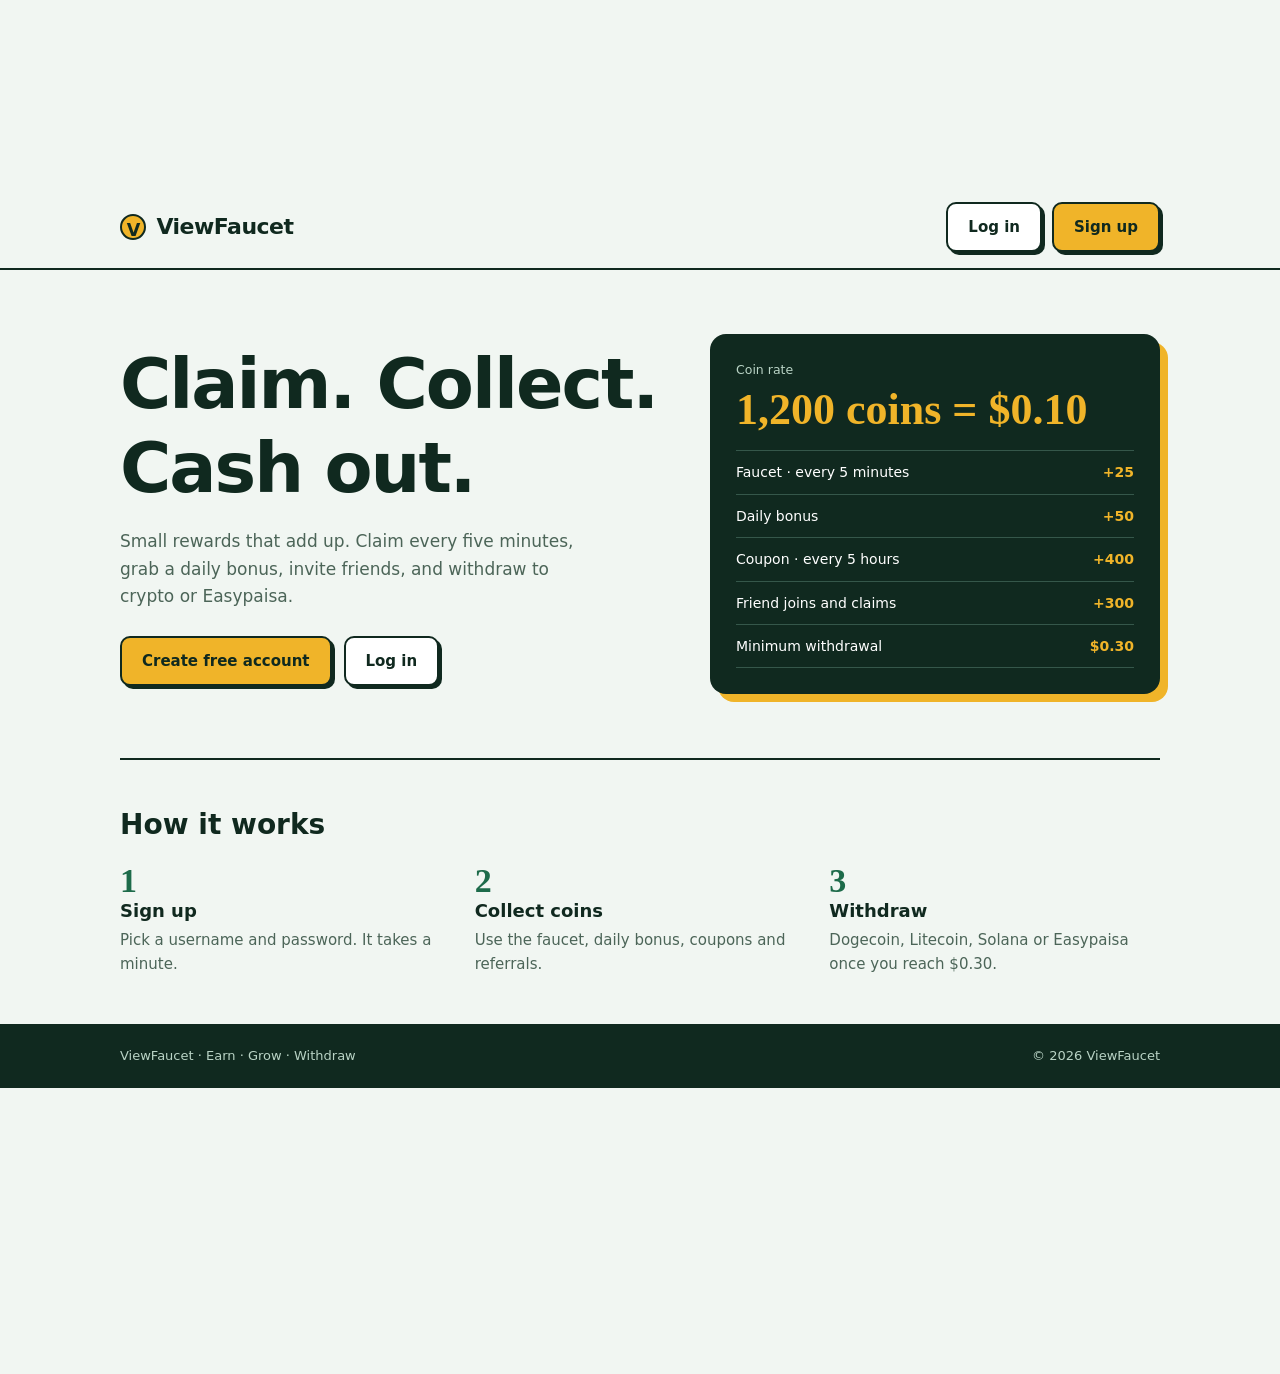
==== index.html @ 1519c751 "Add files via upload" ====
<!doctype html>
<html lang="en"><head><meta charset="utf-8"><meta name="viewport" content="width=device-width,initial-scale=1"><meta name="theme-color" content="#10291f"><title>Earn & Grow — ViewFaucet</title><link rel="stylesheet" href="style.css"><script defer src="app.js"></script></head>
<body data-page="index" data-access="guest">
<!-- BEGIN AADS AD UNIT 2458838 -->
<div class="aads-placement" style="width:100%;margin:12px auto;text-align:center;position:relative;z-index:10;overflow:hidden;">
<iframe data-aa="2458838" src="https://acceptable.a-ads.com/2458838/?size=Adaptive" title="Advertisement" loading="lazy" style="border:0;padding:0;width:70%;min-height:90px;height:auto;overflow:hidden;display:block;margin:auto"></iframe>
</div>
<!-- END AADS AD UNIT 2458838 -->
<div class="aads-slot" style="width:100%;margin:12px auto;position:relative;z-index:1;text-align:center;overflow:hidden;">



</div>
<header class="pub-head"><a class="logo" href="index.html"><span class="coin">V</span>ViewFaucet</a><nav><a class="btn alt" href="login.html">Log in</a><a class="btn" href="signup.html">Sign up</a></nav></header>
<div class="wrap"><section class="hero"><div><h1>Claim. Collect. Cash out.</h1><p>Small rewards that add up. Claim every five minutes, grab a daily bonus, invite friends, and withdraw to crypto or Easypaisa.</p><div class="row"><a class="btn" href="signup.html">Create free account</a><a class="btn alt" href="login.html">Log in</a></div></div>
<div class="rate"><small>Coin rate</small><big>1,200 coins = $0.10</big><ul><li>Faucet · every 5 minutes<b>+25</b></li><li>Daily bonus<b>+50</b></li><li>Coupon · every 5 hours<b>+400</b></li><li>Friend joins and claims<b>+300</b></li><li>Minimum withdrawal<b>$0.30</b></li></ul></div></section>
<section class="sect"><h2>How it works</h2><div class="cols"><div><div class="n">1</div><h3>Sign up</h3><p>Pick a username and password. It takes a minute.</p></div><div><div class="n">2</div><h3>Collect coins</h3><p>Use the faucet, daily bonus, coupons and referrals.</p></div><div><div class="n">3</div><h3>Withdraw</h3><p>Dogecoin, Litecoin, Solana or Easypaisa once you reach $0.30.</p></div></div></section></div>
<footer class="pub"><span>ViewFaucet · Earn · Grow · Withdraw</span><span>© <span id="year"></span> ViewFaucet</span></footer><div id="toast" class="toast"></div>
<div class="aads-slot" style="width:100%;margin:12px auto;position:relative;z-index:1;text-align:center;overflow:hidden;">



</div>
<!-- BEGIN AADS AD UNIT 2458844 -->
<div class="aads-placement" style="width:250px;max-width:100%;margin:12px auto;text-align:center;position:relative;z-index:10;height:250px;overflow:hidden;">
<iframe data-aa="2458844" src="https://ad.a-ads.com/2458844/?size=250x250" title="Advertisement" loading="lazy" style="border:0;padding:0;width:250px;max-width:100%;height:250px;overflow:hidden;display:block;margin:auto"></iframe>
</div>
<!-- END AADS AD UNIT 2458844 -->
</body></html>
---- style.css ----
:root{--ink:#10291f;--ink2:#1b3d2f;--paper:#f1f6f2;--card:#fff;--leaf:#1d6b4a;--leaf-d:#14513a;--gold:#f0b429;--gold-d:#7a5600;--gold-bg:#fff4d6;--line:#d3e1d8;--muted:#4c6558;--red:#b3261e;--red-bg:#fdebea;--ok-bg:#e1f4ea;--r:10px}
*{box-sizing:border-box}html{scroll-behavior:smooth}
body{margin:0;background:var(--paper);color:var(--ink);font:15px/1.6 "Trebuchet MS","Segoe UI",system-ui,sans-serif}
a{color:var(--leaf-d);font-weight:700}h1,h2,h3{line-height:1.2;margin:0}
button,input,select{font:inherit}.hidden{display:none!important}
.btn{display:inline-flex;align-items:center;justify-content:center;gap:8px;border:2px solid var(--ink);background:var(--gold);color:var(--ink);font-weight:800;padding:11px 20px;border-radius:var(--r);cursor:pointer;text-decoration:none;box-shadow:3px 3px 0 var(--ink);transition:transform .08s,box-shadow .08s}
.btn:hover{transform:translate(1px,1px);box-shadow:2px 2px 0 var(--ink)}.btn:active{transform:translate(3px,3px);box-shadow:0 0 0 var(--ink)}
.btn.alt{background:#fff}.btn:disabled{background:#d9e2dc;color:#5d7266;border-color:#9fb2a6;box-shadow:none;cursor:not-allowed;transform:none}
.btn.wide{width:100%}
:focus-visible{outline:3px solid var(--gold);outline-offset:2px}
.msg{min-height:22px;font-size:14px;margin:12px 0 0}.msg.ok{color:var(--leaf-d)}.msg.err{color:var(--red)}
.msg.err:not(:empty){background:var(--red-bg);padding:8px 12px;border-radius:8px}.msg.ok:not(:empty){background:var(--ok-bg);padding:8px 12px;border-radius:8px}
.toast{position:fixed;left:50%;bottom:92px;transform:translate(-50%,20px);opacity:0;pointer-events:none;background:var(--ink);color:#fff;padding:11px 16px;border-radius:8px;font-size:14px;z-index:50;transition:.2s;max-width:92%;text-align:center}
.toast.show{opacity:1;transform:translate(-50%,0)}
.coin{display:inline-grid;place-items:center;width:1.5em;height:1.5em;border-radius:50%;background:var(--gold);border:2px solid var(--ink);font-size:.8em;font-weight:900;vertical-align:middle}

/* public pages */
.pub-head{display:flex;justify-content:space-between;align-items:center;padding:16px max(20px,calc((100% - 1040px)/2));border-bottom:2px solid var(--ink);background:var(--paper)}
.logo{display:flex;align-items:center;gap:10px;font-size:22px;font-weight:900;color:var(--ink);text-decoration:none;letter-spacing:-.5px}
.pub-head nav{display:flex;gap:10px}
.wrap{width:min(1040px,calc(100% - 40px));margin:auto}
.hero{display:grid;grid-template-columns:1.1fr .9fr;gap:40px;align-items:center;padding:64px 0}
.hero h1{font-size:clamp(40px,7vw,70px);letter-spacing:-2px}
.hero p{max-width:460px;color:var(--muted);font-size:17px;margin:18px 0 26px}.hero .row{display:flex;gap:12px;flex-wrap:wrap}
.rate{background:var(--ink);color:#fff;border-radius:16px;padding:26px;box-shadow:8px 8px 0 var(--gold)}
.rate small{color:#b9d3c5;display:block}.rate big{display:block;font:900 clamp(30px,5vw,44px)/1.1 Georgia,serif;color:var(--gold);margin:6px 0 16px}
.rate ul{list-style:none;margin:0;padding:0;border-top:1px solid #35574a}.rate li{display:flex;justify-content:space-between;padding:10px 0;border-bottom:1px solid #35574a;font-size:14px}.rate li b{color:var(--gold)}
.sect{padding:48px 0;border-top:2px solid var(--ink)}.sect h2{font-size:28px;margin-bottom:20px}
.cols{display:grid;grid-template-columns:repeat(3,1fr);gap:24px}.cols h3{font-size:18px}.cols p{color:var(--muted);margin:6px 0 0}
.cols .n{font:900 34px Georgia,serif;color:var(--leaf)}
footer.pub{background:var(--ink);color:#b9d3c5;padding:22px max(20px,calc((100% - 1040px)/2));font-size:13px;display:flex;justify-content:space-between;gap:12px;flex-wrap:wrap}

/* auth pages */
.auth{min-height:calc(100vh - 70px);display:grid;place-items:center;padding:28px 16px}
.auth-box{width:min(420px,100%);background:#fff;border:2px solid var(--ink);border-radius:16px;padding:28px;box-shadow:6px 6px 0 var(--ink)}
.auth-box h1{font-size:26px}.auth-box .sub{color:var(--muted);margin:6px 0 18px}
label{display:block;font-weight:700;font-size:14px;margin:14px 0 6px}
input,select{width:100%;padding:12px;border:2px solid #9db5a8;border-radius:8px;background:#fff;color:var(--ink)}input:focus,select:focus{border-color:var(--leaf)}
.auth-box .btn{margin-top:20px}.auth-links{display:flex;justify-content:space-between;margin-top:16px;font-size:14px}

/* app shell */
.app{display:grid;grid-template-columns:230px 1fr;min-height:100vh}
.side{background:var(--ink);color:#d7e8de;padding:22px 16px;display:flex;flex-direction:column;gap:6px;position:sticky;top:0;height:100vh}
.side .logo{color:#fff;margin:0 8px 22px}.side a.nav{display:block;padding:11px 12px;border-radius:8px;color:#d7e8de;text-decoration:none;font-weight:700}
.side a.nav:hover{background:var(--ink2)}.side a.nav.on{background:var(--gold);color:var(--ink)}
.side button.out{margin-top:auto;background:none;border:2px solid #4b6d5e;color:#d7e8de;padding:10px;border-radius:8px;cursor:pointer;font-weight:700}
.main{padding:28px max(18px,4vw) 60px;max-width:860px;width:100%}
.wallet{display:flex;justify-content:space-between;align-items:flex-end;gap:16px;flex-wrap:wrap;border-bottom:2px solid var(--ink);padding-bottom:18px;margin-bottom:26px}
.wallet small{color:var(--muted);font-weight:700;display:block}
.wallet .amt{font:900 clamp(38px,8vw,60px)/1 Georgia,serif;letter-spacing:-1px}.wallet .usd{color:var(--leaf-d);font-weight:800}
.page-title{font-size:26px;margin-bottom:6px}.lead{color:var(--muted);margin:0 0 22px}
.panel{background:#fff;border:2px solid var(--ink);border-radius:14px;padding:22px;margin-bottom:20px}
.ledger{border:2px solid var(--ink);border-radius:14px;background:#fff;overflow:hidden}
.ledger a{display:grid;grid-template-columns:1fr auto;gap:2px 12px;padding:15px 18px;border-bottom:1px solid var(--line);text-decoration:none;color:var(--ink);font-weight:400}
.ledger a:last-child{border:0}.ledger a:hover{background:var(--gold-bg)}.ledger b{font-size:16px}.ledger span{color:var(--muted);font-size:13px}
.ledger .st{grid-row:1/3;grid-column:2;align-self:center;font-weight:800;font-size:13px;padding:4px 11px;border-radius:99px;background:var(--ok-bg);color:var(--leaf-d)}
.ledger .st.wait{background:var(--gold-bg);color:var(--gold-d)}
.facts{display:grid;grid-template-columns:repeat(3,1fr);gap:14px;margin-top:20px}.facts div{border-left:4px solid var(--gold);padding-left:12px}.facts small{color:var(--muted);display:block}.facts b{font-size:15px}
.ring{position:relative;width:210px;height:210px;margin:6px auto 18px}.ring svg{transform:rotate(-90deg);width:100%;height:100%}
.ring circle{fill:none;stroke-width:9}.ring .bg{stroke:var(--line)}.ring .fg{stroke:var(--leaf);stroke-linecap:round;stroke-dasharray:326.7;stroke-dashoffset:326.7;transition:stroke-dashoffset 1s linear}
.ring.ready .fg{stroke:var(--gold);stroke-dashoffset:0}.ring-text{position:absolute;inset:0;display:grid;place-content:center;text-align:center}
.ring-text b{font:900 28px Georgia,serif}.ring-text small{color:var(--muted)}
.center{text-align:center}.note{background:var(--gold-bg);border-left:4px solid var(--gold);padding:12px 14px;border-radius:6px;font-size:14px;margin-bottom:18px}
.copy-row{display:flex;gap:10px}.copy-row input{flex:1;min-width:0}.copy-row .btn{margin:0;white-space:nowrap}
.hist{list-style:none;margin:12px 0 0;padding:0}.hist li{display:flex;justify-content:space-between;gap:12px;padding:12px 0;border-bottom:1px solid var(--line);font-size:14px}
.hist small{display:block;color:var(--muted);word-break:break-all}.tag{display:inline-block;padding:1px 9px;border-radius:99px;font-size:12px;font-weight:800;background:var(--gold-bg);color:var(--gold-d)}
.tag.paid{background:var(--ok-bg);color:var(--leaf-d)}.tag.rejected{background:var(--red-bg);color:var(--red)}
.empty{color:var(--muted)}

@media(max-width:760px){
 .hero,.cols{grid-template-columns:1fr}.hero{padding:40px 0}.facts{grid-template-columns:1fr}
 .app{grid-template-columns:1fr}
 .side{position:fixed;inset:auto 0 0 0;height:auto;flex-direction:row;padding:6px 6px calc(6px + env(safe-area-inset-bottom));z-index:30;gap:6px;justify-content:space-between}
 .side .logo,.side button.out{display:none}.side a.nav{flex:1;text-align:center;padding:9px 2px;font-size:11px}
 .main{padding-bottom:100px}.copy-row{flex-direction:column}.pub-head nav .btn{padding:8px 12px;box-shadow:2px 2px 0 var(--ink)}
}
@media(prefers-reduced-motion:reduce){*{transition:none!important;scroll-behavior:auto!important}}

/* profile chip, top bar */
.top{display:flex;justify-content:space-between;align-items:center;gap:10px;margin-bottom:20px}
.chip{display:inline-flex;align-items:center;gap:10px;text-decoration:none;color:var(--ink);font-weight:800;background:#fff;border:2px solid var(--ink);border-radius:99px;padding:4px 16px 4px 4px;max-width:60%}
.chip i{font-style:normal;display:grid;place-items:center;width:32px;height:32px;border-radius:50%;background:var(--gold);border:2px solid var(--ink);flex:none}
.chip span{overflow:hidden;text-overflow:ellipsis;white-space:nowrap}
.btn.sm{padding:7px 14px;font-size:14px;box-shadow:2px 2px 0 var(--ink)}
.rows{margin:0}.rows div{display:flex;justify-content:space-between;gap:14px;padding:11px 0;border-bottom:1px solid var(--line)}.rows div:last-child{border:0}
.rows dt{color:var(--muted)}.rows dd{margin:0;font-weight:800;text-align:right;word-break:break-all}
@media(max-width:760px){.side a.desk{display:none}}

/* spacing under inputs, mobile bar */
form .btn.wide{margin-top:22px}
.more,.sheet{display:none}
@media(max-width:760px){
 .side a.nav:not(.on){display:none}
 .side a.nav.on,.side a.desk.on{display:block;flex:1;font-size:15px;padding:12px;text-align:center}
 .more{display:block;flex:none;width:64px;background:var(--ink2);color:#fff;border:0;border-radius:8px;font-size:18px;font-weight:900;cursor:pointer;letter-spacing:1px}
 .sheet{display:block}.sheet.hidden{display:none!important}
 .scrim{position:fixed;inset:0;background:#0a1c1380;z-index:25}
 .sheet-box{position:fixed;left:0;right:0;bottom:calc(64px + env(safe-area-inset-bottom));z-index:26;background:var(--ink);border-radius:16px 16px 0 0;padding:10px 14px 14px;display:grid;gap:4px;animation:up .18s ease-out}
 .sheet-box a{color:#e6f2ea;text-decoration:none;font-weight:700;padding:13px 12px;border-radius:8px}.sheet-box a:active{background:var(--ink2)}
 .sheet-out{margin-top:6px;padding:12px;border-radius:8px;border:2px solid #4b6d5e;background:none;color:#e6f2ea;font-weight:700;cursor:pointer}
 .toast{bottom:84px}
}
@keyframes up{from{transform:translateY(14px);opacity:0}to{transform:none;opacity:1}}
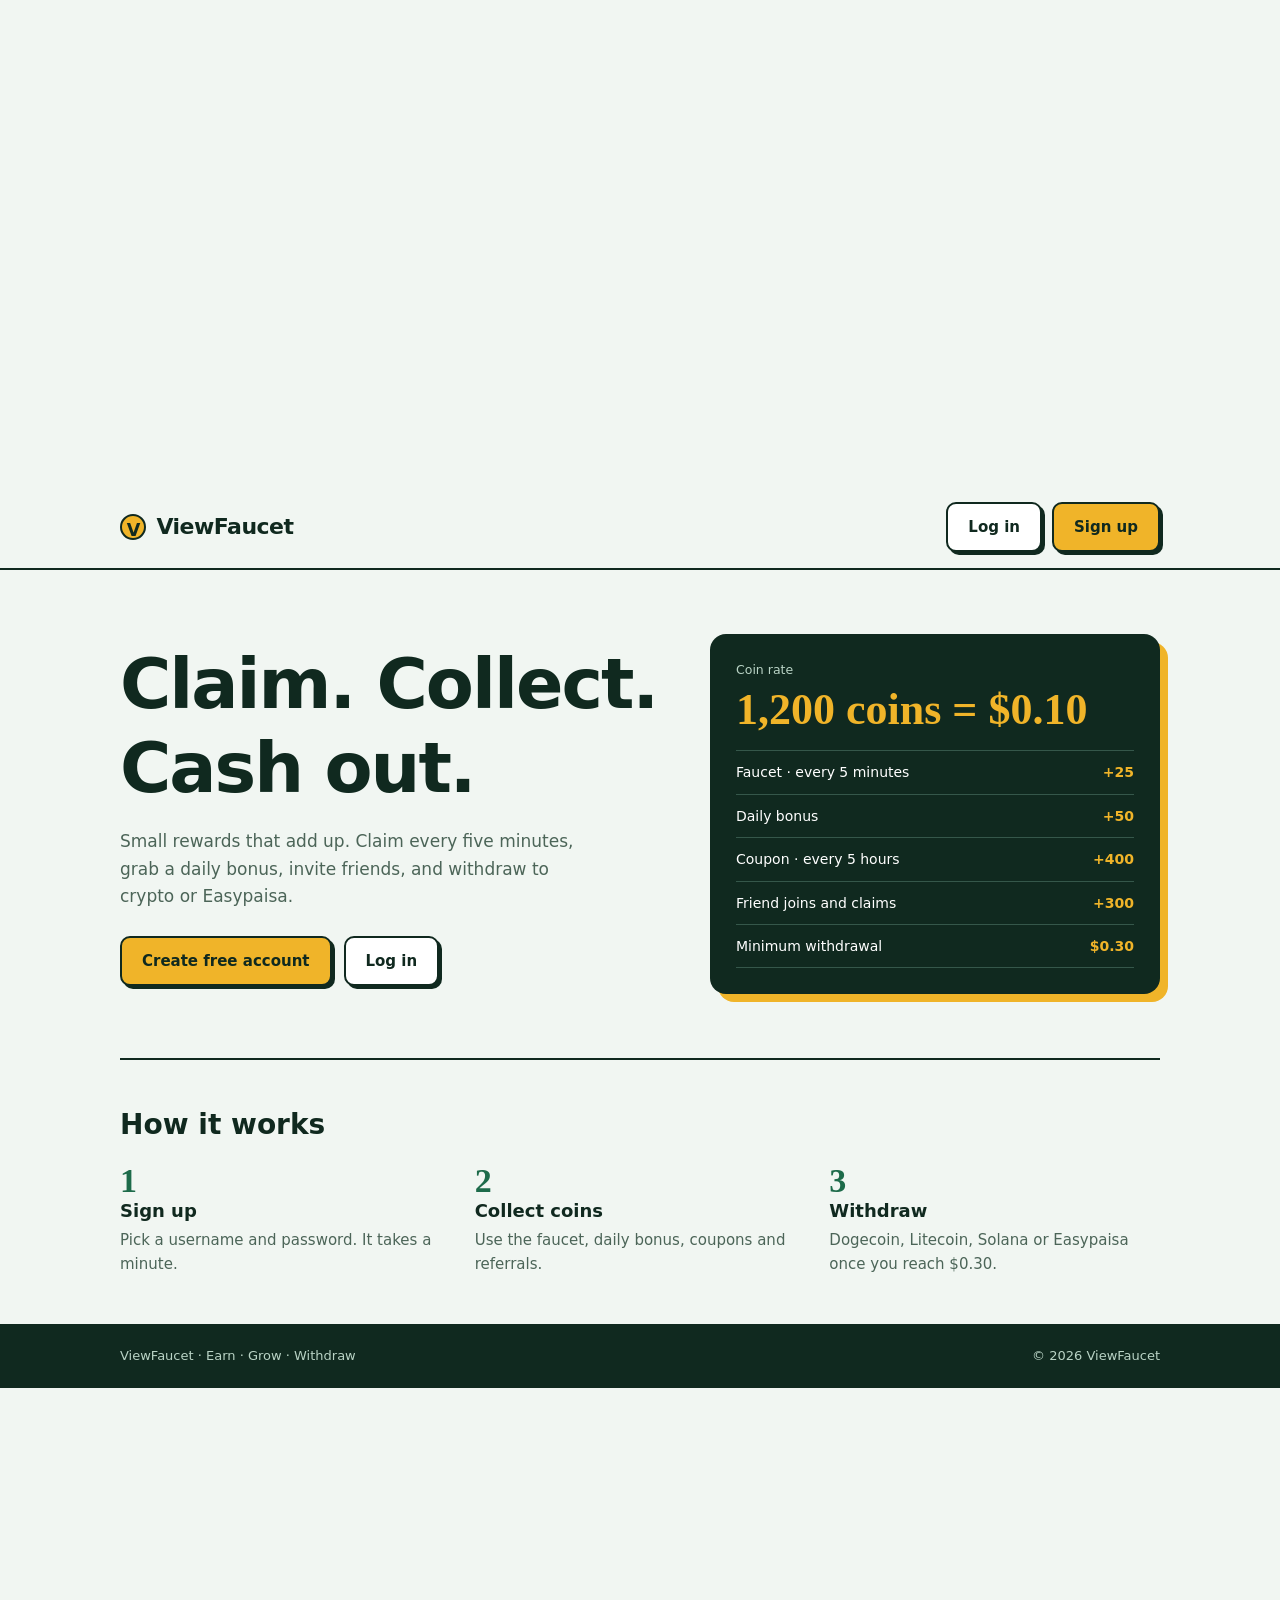
==== commit f59ac46a: "Add files via upload" ====
--- a/index.html
+++ b/index.html
@@ -1,6 +1,16 @@
 <!doctype html>
 <html lang="en"><head><meta charset="utf-8"><meta name="viewport" content="width=device-width,initial-scale=1"><meta name="theme-color" content="#10291f"><title>Earn & Grow — ViewFaucet</title><link rel="stylesheet" href="style.css"><script defer src="app.js"></script></head>
 <body data-page="index" data-access="guest">
+
+  <!-- BEGIN AADS AD UNIT 2458872 -->
+
+<div id="frame" style="width: 100%;margin: auto;position: relative; z-index: 99998;">
+          <iframe data-aa='2458872' src='//acceptable.a-ads.com/2458872/?size=Adaptive'
+                            style='border:0; padding:0; width:70%; height:auto; overflow:hidden;display: block;margin: auto'></iframe>
+        </div>
+
+<!-- END AADS AD UNIT 2458872 -->
+  
 <!-- BEGIN AADS AD UNIT 2458838 -->
 <div class="aads-placement" style="width:100%;margin:12px auto;text-align:center;position:relative;z-index:10;overflow:hidden;">
 <iframe data-aa="2458838" src="https://acceptable.a-ads.com/2458838/?size=Adaptive" title="Advertisement" loading="lazy" style="border:0;padding:0;width:70%;min-height:90px;height:auto;overflow:hidden;display:block;margin:auto"></iframe>
@@ -10,6 +20,15 @@
 
 
 
+  <!-- BEGIN AADS AD UNIT 2458874 -->
+
+<div id="frame" style="width: 100%;margin: auto;position: relative; z-index: 99998;">
+          <iframe data-aa='2458874' src='//acceptable.a-ads.com/2458874/?size=Adaptive'
+                            style='border:0; padding:0; width:70%; height:auto; overflow:hidden;display: block;margin: auto'></iframe>
+        </div>
+
+<!-- END AADS AD UNIT 2458874 -->
+  
 </div>
 <header class="pub-head"><a class="logo" href="index.html"><span class="coin">V</span>ViewFaucet</a><nav><a class="btn alt" href="login.html">Log in</a><a class="btn" href="signup.html">Sign up</a></nav></header>
 <div class="wrap"><section class="hero"><div><h1>Claim. Collect. Cash out.</h1><p>Small rewards that add up. Claim every five minutes, grab a daily bonus, invite friends, and withdraw to crypto or Easypaisa.</p><div class="row"><a class="btn" href="signup.html">Create free account</a><a class="btn alt" href="login.html">Log in</a></div></div>
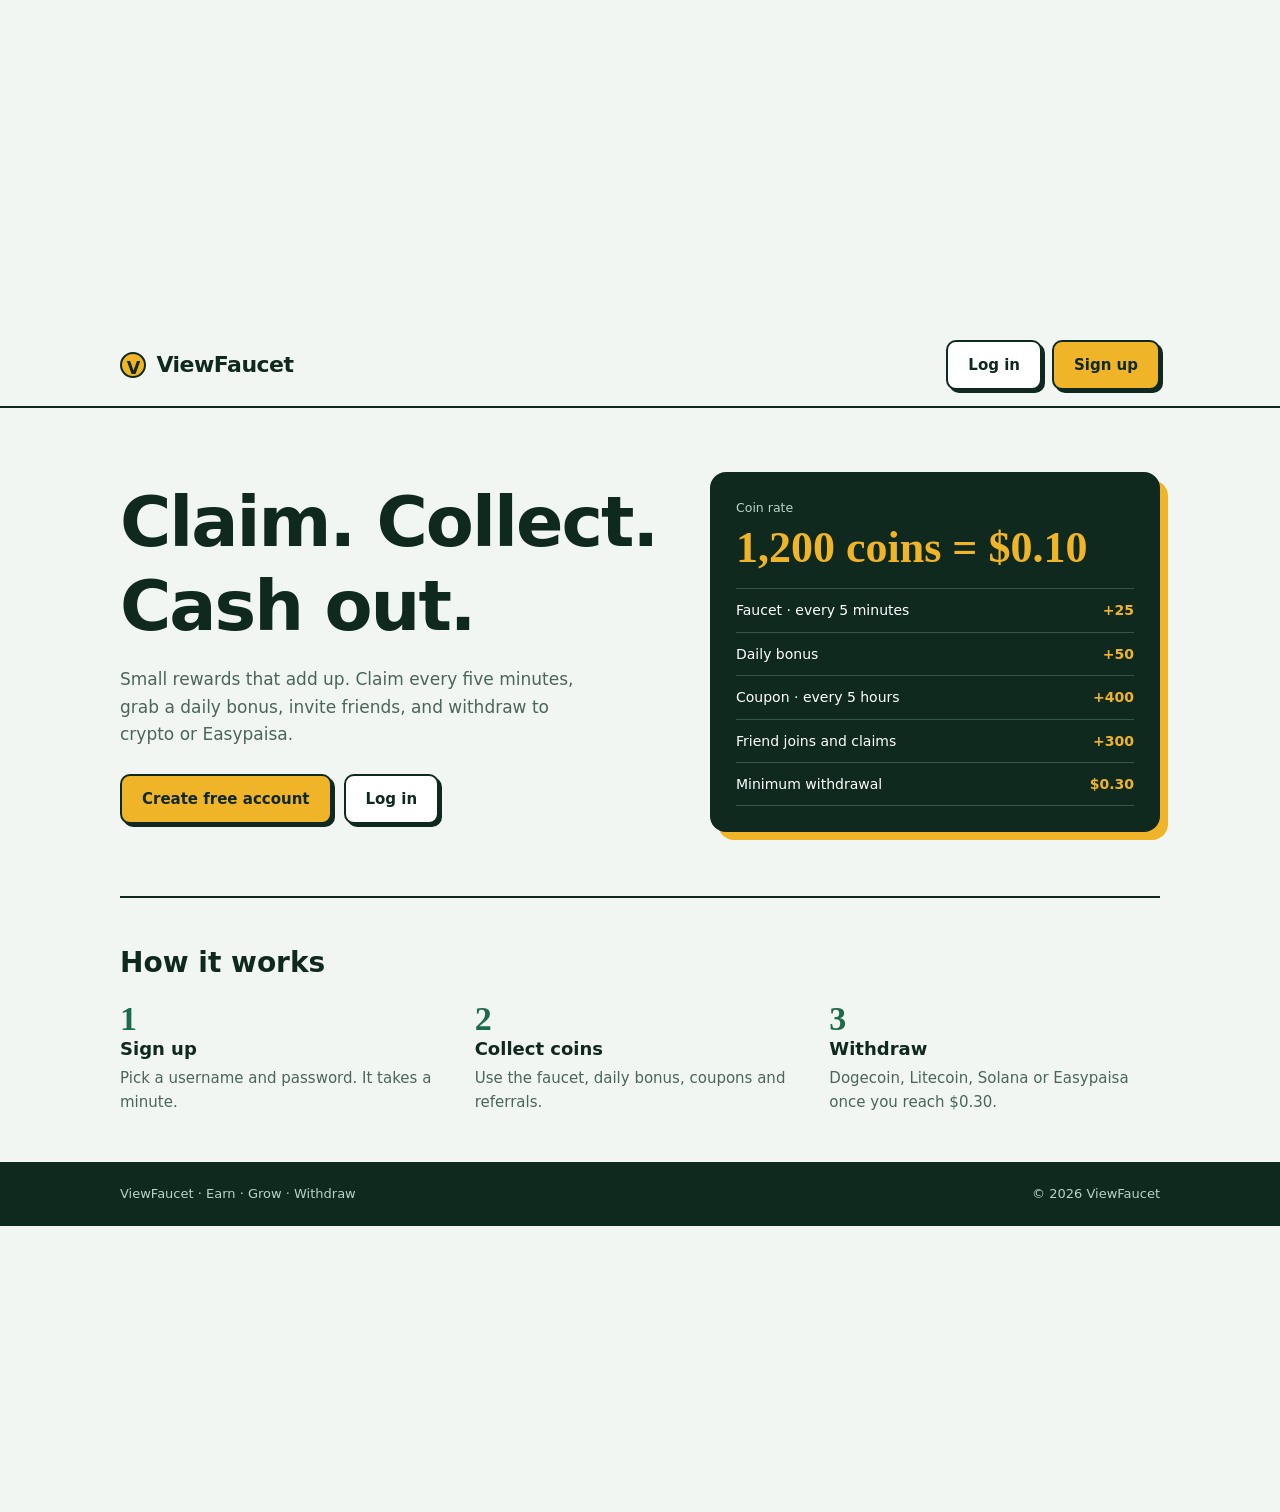
==== commit c7e790f2: "Remove AADS ad unit 2458838 Removed AADS ad unit 2458838 from the HTML." ====
--- a/index.html
+++ b/index.html
@@ -10,12 +10,7 @@
         </div>
 
 <!-- END AADS AD UNIT 2458872 -->
-  
-<!-- BEGIN AADS AD UNIT 2458838 -->
-<div class="aads-placement" style="width:100%;margin:12px auto;text-align:center;position:relative;z-index:10;overflow:hidden;">
-<iframe data-aa="2458838" src="https://acceptable.a-ads.com/2458838/?size=Adaptive" title="Advertisement" loading="lazy" style="border:0;padding:0;width:70%;min-height:90px;height:auto;overflow:hidden;display:block;margin:auto"></iframe>
-</div>
-<!-- END AADS AD UNIT 2458838 -->
+
 <div class="aads-slot" style="width:100%;margin:12px auto;position:relative;z-index:1;text-align:center;overflow:hidden;">
 
 
@@ -45,4 +40,4 @@
 <iframe data-aa="2458844" src="https://ad.a-ads.com/2458844/?size=250x250" title="Advertisement" loading="lazy" style="border:0;padding:0;width:250px;max-width:100%;height:250px;overflow:hidden;display:block;margin:auto"></iframe>
 </div>
 <!-- END AADS AD UNIT 2458844 -->
-</body></html>+</body></html>
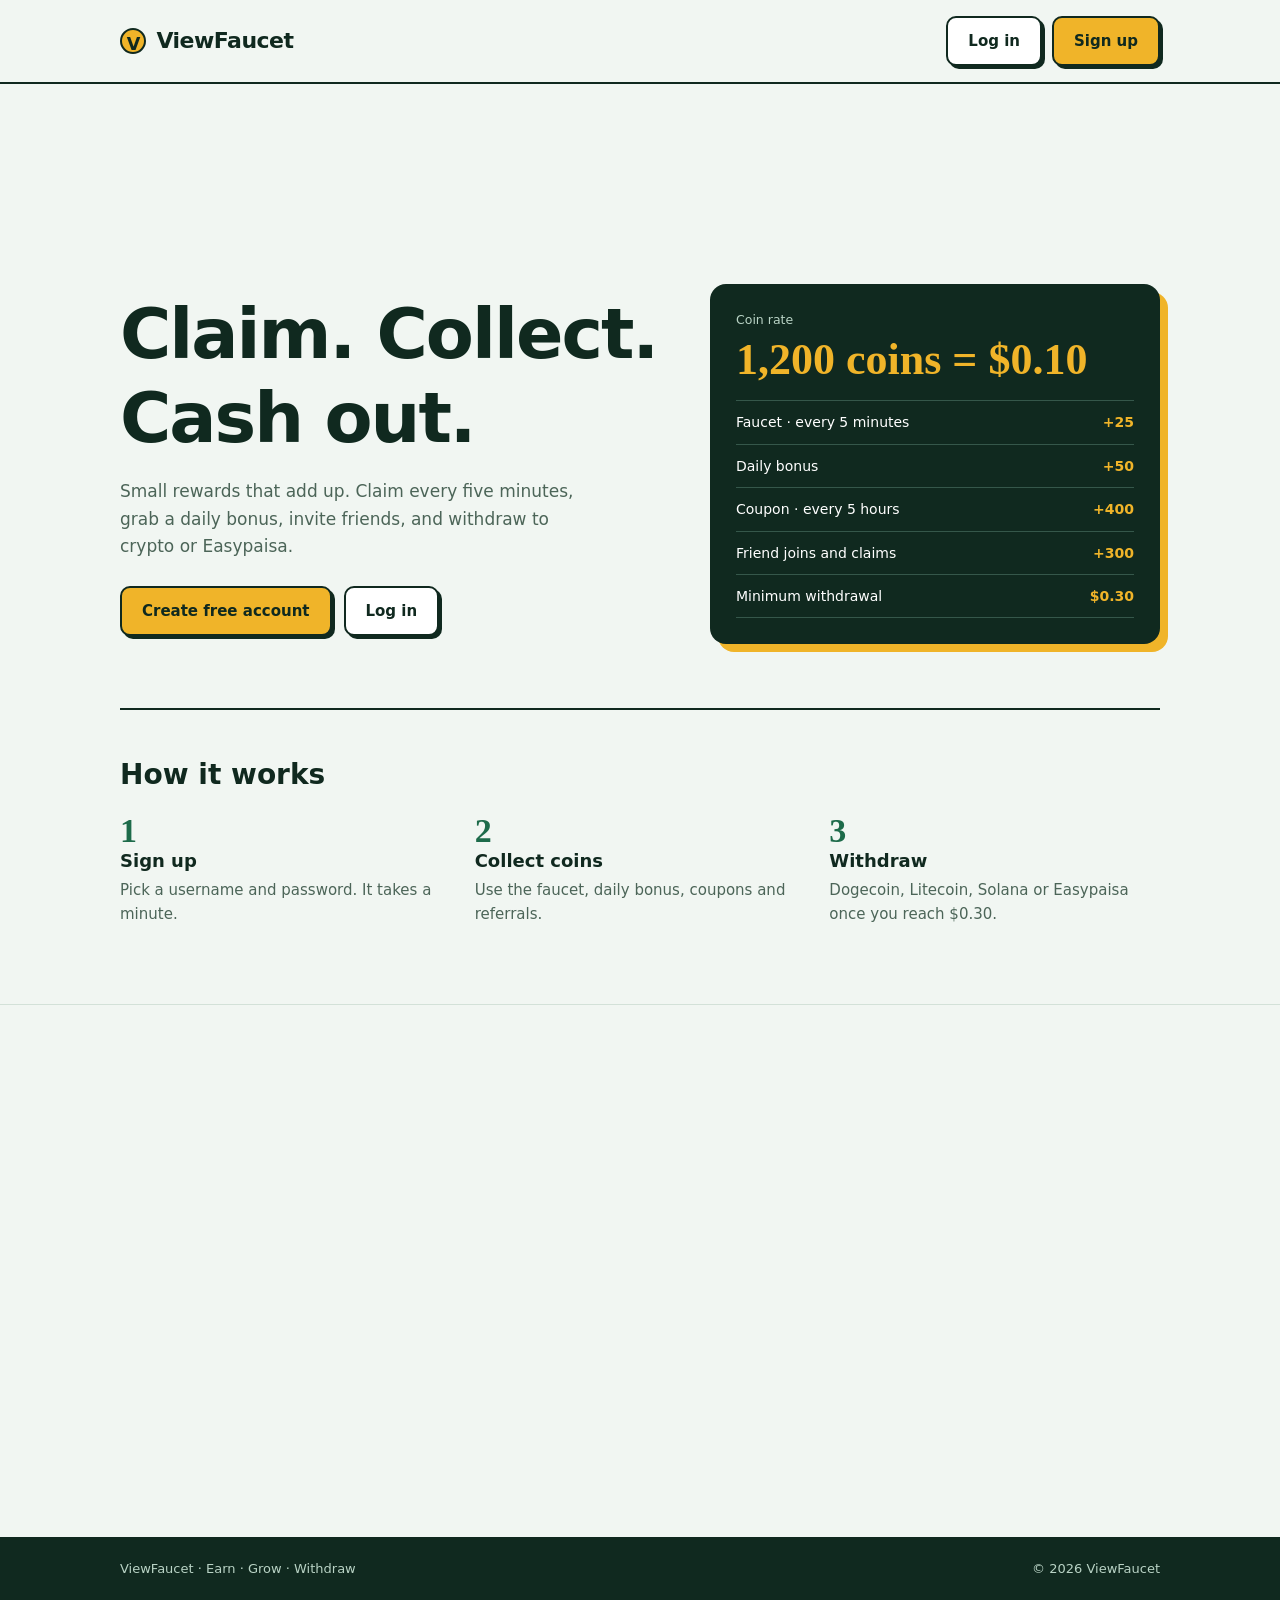
==== commit 0bf458fb: "Add files via upload" ====
--- a/index.html
+++ b/index.html
@@ -1,43 +1,7 @@
 <!doctype html>
 <html lang="en"><head><meta charset="utf-8"><meta name="viewport" content="width=device-width,initial-scale=1"><meta name="theme-color" content="#10291f"><title>Earn & Grow — ViewFaucet</title><link rel="stylesheet" href="style.css"><script defer src="app.js"></script></head>
-<body data-page="index" data-access="guest">
-
-  <!-- BEGIN AADS AD UNIT 2458872 -->
-
-<div id="frame" style="width: 100%;margin: auto;position: relative; z-index: 99998;">
-          <iframe data-aa='2458872' src='//acceptable.a-ads.com/2458872/?size=Adaptive'
-                            style='border:0; padding:0; width:70%; height:auto; overflow:hidden;display: block;margin: auto'></iframe>
-        </div>
-
-<!-- END AADS AD UNIT 2458872 -->
-
-<div class="aads-slot" style="width:100%;margin:12px auto;position:relative;z-index:1;text-align:center;overflow:hidden;">
-
-
-
-  <!-- BEGIN AADS AD UNIT 2458874 -->
-
-<div id="frame" style="width: 100%;margin: auto;position: relative; z-index: 99998;">
-          <iframe data-aa='2458874' src='//acceptable.a-ads.com/2458874/?size=Adaptive'
-                            style='border:0; padding:0; width:70%; height:auto; overflow:hidden;display: block;margin: auto'></iframe>
-        </div>
-
-<!-- END AADS AD UNIT 2458874 -->
-  
-</div>
-<header class="pub-head"><a class="logo" href="index.html"><span class="coin">V</span>ViewFaucet</a><nav><a class="btn alt" href="login.html">Log in</a><a class="btn" href="signup.html">Sign up</a></nav></header>
+<body data-page="index" data-access="guest"><header class="pub-head"><a class="logo" href="index.html"><span class="coin">V</span>ViewFaucet</a><nav><a class="btn alt" href="login.html">Log in</a><a class="btn" href="signup.html">Sign up</a></nav></header><section class="site-ad-top" aria-label="Advertisement"><div class="ad-slot" data-ad-rotation="true" aria-label="Advertisement"></div></section>
 <div class="wrap"><section class="hero"><div><h1>Claim. Collect. Cash out.</h1><p>Small rewards that add up. Claim every five minutes, grab a daily bonus, invite friends, and withdraw to crypto or Easypaisa.</p><div class="row"><a class="btn" href="signup.html">Create free account</a><a class="btn alt" href="login.html">Log in</a></div></div>
 <div class="rate"><small>Coin rate</small><big>1,200 coins = $0.10</big><ul><li>Faucet · every 5 minutes<b>+25</b></li><li>Daily bonus<b>+50</b></li><li>Coupon · every 5 hours<b>+400</b></li><li>Friend joins and claims<b>+300</b></li><li>Minimum withdrawal<b>$0.30</b></li></ul></div></section>
 <section class="sect"><h2>How it works</h2><div class="cols"><div><div class="n">1</div><h3>Sign up</h3><p>Pick a username and password. It takes a minute.</p></div><div><div class="n">2</div><h3>Collect coins</h3><p>Use the faucet, daily bonus, coupons and referrals.</p></div><div><div class="n">3</div><h3>Withdraw</h3><p>Dogecoin, Litecoin, Solana or Easypaisa once you reach $0.30.</p></div></div></section></div>
-<footer class="pub"><span>ViewFaucet · Earn · Grow · Withdraw</span><span>© <span id="year"></span> ViewFaucet</span></footer><div id="toast" class="toast"></div>
-<div class="aads-slot" style="width:100%;margin:12px auto;position:relative;z-index:1;text-align:center;overflow:hidden;">
-
-
-
-</div>
-<!-- BEGIN AADS AD UNIT 2458844 -->
-<div class="aads-placement" style="width:250px;max-width:100%;margin:12px auto;text-align:center;position:relative;z-index:10;height:250px;overflow:hidden;">
-<iframe data-aa="2458844" src="https://ad.a-ads.com/2458844/?size=250x250" title="Advertisement" loading="lazy" style="border:0;padding:0;width:250px;max-width:100%;height:250px;overflow:hidden;display:block;margin:auto"></iframe>
-</div>
-<!-- END AADS AD UNIT 2458844 -->
-</body></html>
+<section class="site-ad-bottom" aria-label="Sponsored advertisements"><div class="ad-slot" data-ad-rotation="true" aria-label="Advertisement"></div><div class="ad-slot" data-ad-rotation="true" aria-label="Advertisement"></div><div class="ad-slot" data-ad-rotation="true" aria-label="Advertisement"></div></section><footer class="pub"><span>ViewFaucet · Earn · Grow · Withdraw</span><span>© <span id="year"></span> ViewFaucet</span></footer><div id="toast" class="toast"></div></body></html>
--- a/style.css
+++ b/style.css
@@ -101,3 +101,19 @@
  .toast{bottom:84px}
 }
 @keyframes up{from{transform:translateY(14px);opacity:0}to{transform:none;opacity:1}}
+
+
+/* A-ADS placements: normal document flow, never overlay navigation or content */
+.site-ad-top, .site-ad-bottom { width:100%; box-sizing:border-box; clear:both; position:relative; z-index:1; text-align:center; }
+.site-ad-top { margin: 8px auto 22px; padding: 8px 0; }
+.site-ad-bottom { margin: 30px auto 0; padding: 18px 12px 24px; display:flex; flex-direction:column; align-items:center; justify-content:center; gap:18px; border-top:1px solid var(--line); }
+.ad-slot { display:flex; justify-content:center; align-items:center; width:100%; max-width:100%; min-height:0; overflow:hidden; box-sizing:border-box; }
+.ad-slot iframe { max-width:100%; }
+.site-footer { display:flex; flex-wrap:wrap; justify-content:space-between; gap:10px; background:var(--ink); color:#d7e8de; padding:18px max(18px,4vw); font-size:13px; box-sizing:border-box; width:100%; clear:both; }
+.app + .site-ad-bottom { margin-top:0; }
+@media(max-width:760px) { .site-ad-top { margin-top:8px; } .site-ad-bottom { padding-bottom:105px; } .site-ad-bottom iframe { max-width:100%; } }
+
+.site-ad-middle { width:100%; box-sizing:border-box; clear:both; position:relative; z-index:1; text-align:center; margin:26px auto; padding:12px 0; }
+.site-ad-middle .ad-slot { min-height:90px; }
+.site-ad-middle iframe { max-width:100%; }
+.site-ad-bottom .ad-slot { margin:4px auto; }
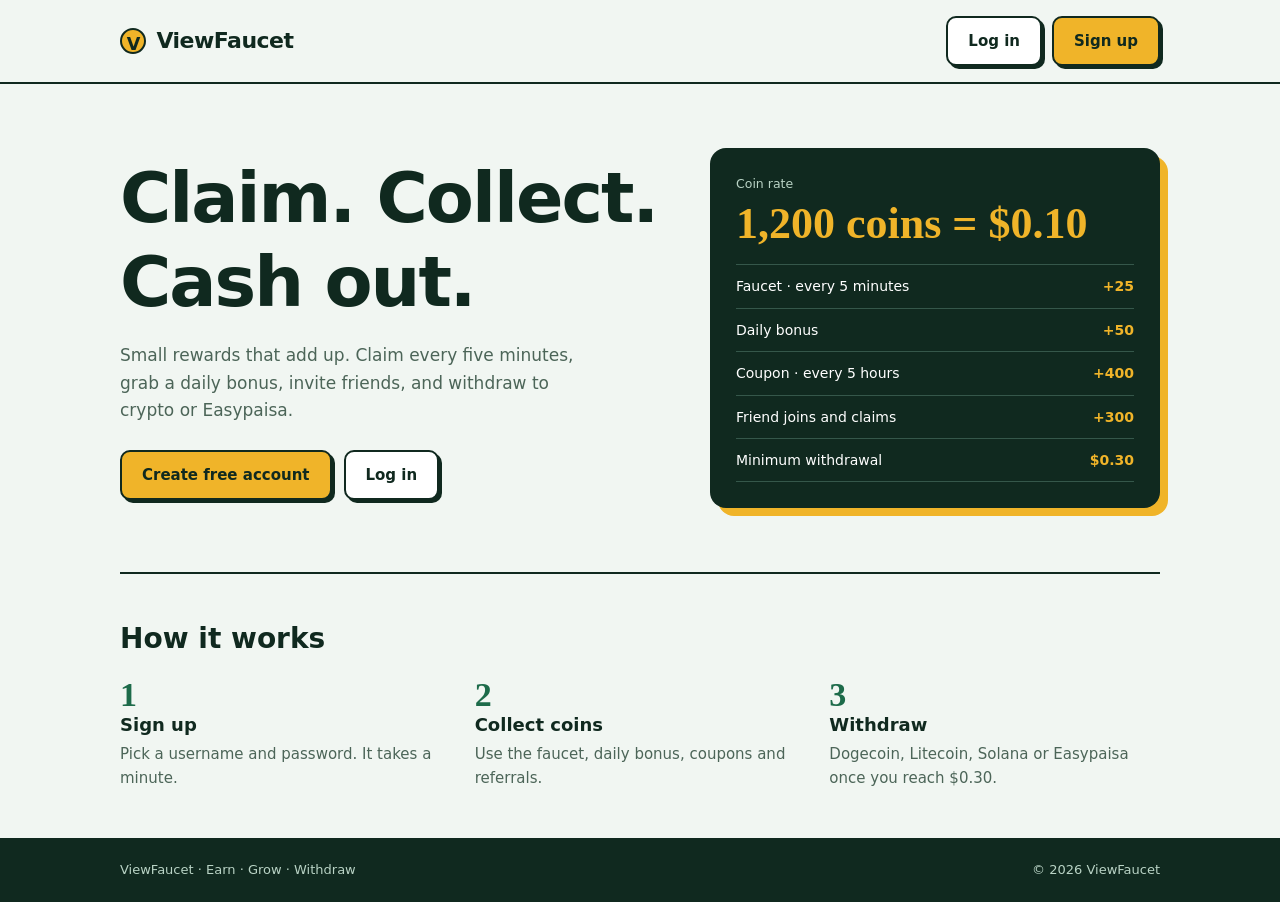
==== commit 8e517a5e: "Add files via upload" ====
--- a/index.html
+++ b/index.html
@@ -1,7 +1,7 @@
 <!doctype html>
 <html lang="en"><head><meta charset="utf-8"><meta name="viewport" content="width=device-width,initial-scale=1"><meta name="theme-color" content="#10291f"><title>Earn & Grow — ViewFaucet</title><link rel="stylesheet" href="style.css"><script defer src="app.js"></script></head>
-<body data-page="index" data-access="guest"><header class="pub-head"><a class="logo" href="index.html"><span class="coin">V</span>ViewFaucet</a><nav><a class="btn alt" href="login.html">Log in</a><a class="btn" href="signup.html">Sign up</a></nav></header><section class="site-ad-top" aria-label="Advertisement"><div class="ad-slot" data-ad-rotation="true" aria-label="Advertisement"></div></section>
+<body data-page="index" data-access="guest"><header class="pub-head"><a class="logo" href="index.html"><span class="coin">V</span>ViewFaucet</a><nav><a class="btn alt" href="login.html">Log in</a><a class="btn" href="signup.html">Sign up</a></nav></header>
 <div class="wrap"><section class="hero"><div><h1>Claim. Collect. Cash out.</h1><p>Small rewards that add up. Claim every five minutes, grab a daily bonus, invite friends, and withdraw to crypto or Easypaisa.</p><div class="row"><a class="btn" href="signup.html">Create free account</a><a class="btn alt" href="login.html">Log in</a></div></div>
 <div class="rate"><small>Coin rate</small><big>1,200 coins = $0.10</big><ul><li>Faucet · every 5 minutes<b>+25</b></li><li>Daily bonus<b>+50</b></li><li>Coupon · every 5 hours<b>+400</b></li><li>Friend joins and claims<b>+300</b></li><li>Minimum withdrawal<b>$0.30</b></li></ul></div></section>
 <section class="sect"><h2>How it works</h2><div class="cols"><div><div class="n">1</div><h3>Sign up</h3><p>Pick a username and password. It takes a minute.</p></div><div><div class="n">2</div><h3>Collect coins</h3><p>Use the faucet, daily bonus, coupons and referrals.</p></div><div><div class="n">3</div><h3>Withdraw</h3><p>Dogecoin, Litecoin, Solana or Easypaisa once you reach $0.30.</p></div></div></section></div>
-<section class="site-ad-bottom" aria-label="Sponsored advertisements"><div class="ad-slot" data-ad-rotation="true" aria-label="Advertisement"></div><div class="ad-slot" data-ad-rotation="true" aria-label="Advertisement"></div><div class="ad-slot" data-ad-rotation="true" aria-label="Advertisement"></div></section><footer class="pub"><span>ViewFaucet · Earn · Grow · Withdraw</span><span>© <span id="year"></span> ViewFaucet</span></footer><div id="toast" class="toast"></div></body></html>+<footer class="pub"><span>ViewFaucet · Earn · Grow · Withdraw</span><span>© <span id="year"></span> ViewFaucet</span></footer><div id="toast" class="toast"></div></body></html>
